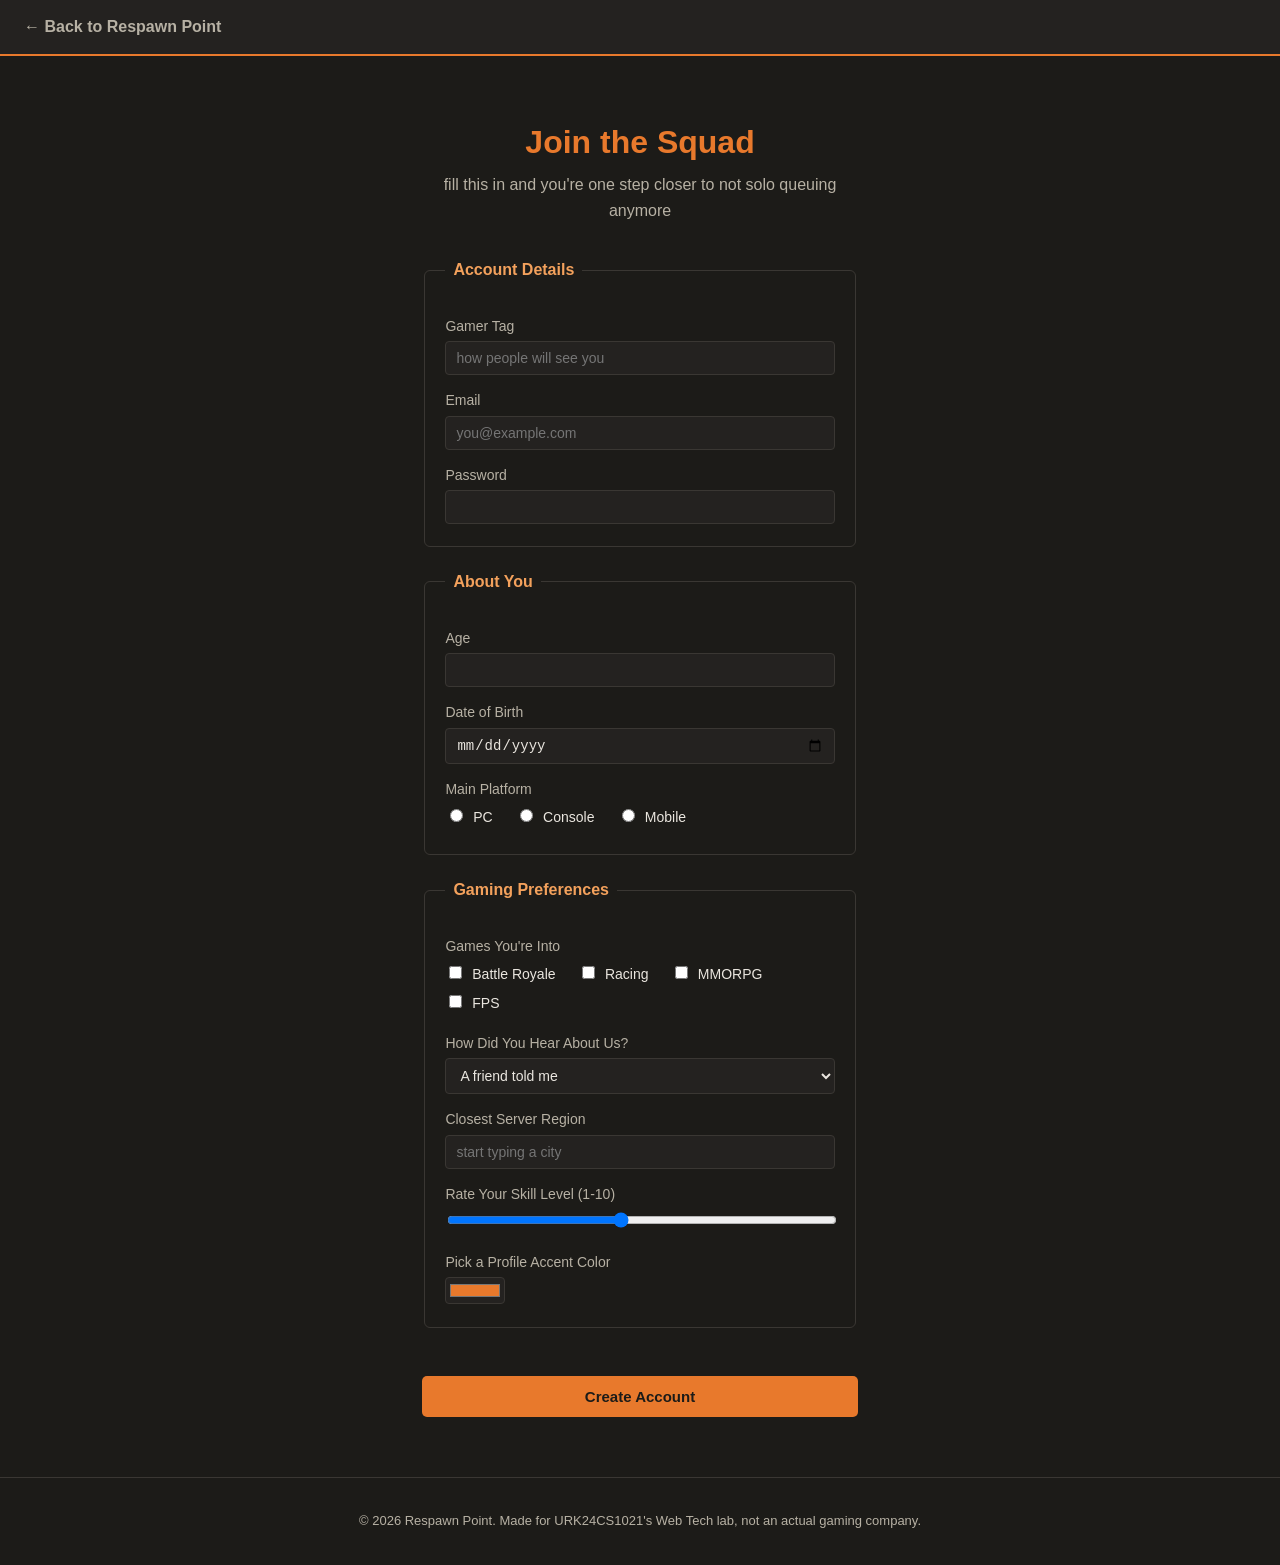
==== Subjects/WebTech/output/Ex2/index.html @ 933277b0 "WebTech Ex-1: strip CSS back to inline colors only Teacher said not to use anything beyond what was " ====
<!DOCTYPE html>
<html lang="en">
<head>
  <meta charset="UTF-8">
  <meta name="viewport" content="width=device-width, initial-scale=1.0">
  <title>Join Respawn Point - Registration</title>
  <style>
    /* same palette as the Ex1 homepage so this reads as one site, not a
       random new page */
    :root {
      --bg: #1c1b18;
      --panel: #242220;
      --orange: #e8792c;
      --orange-soft: #f3a15c;
      --green: #7fae5a;
      --text: #eae6df;
      --text-dim: #b7b1a4;
    }

    * { box-sizing: border-box; }

    body {
      background-color: var(--bg);
      color: var(--text);
      font-family: 'Segoe UI', Verdana, sans-serif;
      margin: 0;
      line-height: 1.6;
    }

    header {
      background-color: var(--panel);
      border-bottom: 2px solid var(--orange);
      padding: 14px 24px;
    }

    header a {
      color: var(--text-dim);
      text-decoration: none;
      font-weight: 600;
    }

    header a:hover {
      color: var(--orange-soft);
    }

    .wrap {
      max-width: 640px;
      margin: 0 auto;
      padding: 40px 8% 60px;
    }

    h1 {
      color: var(--orange);
      text-align: center;
      margin-bottom: 4px;
    }

    .subtitle {
      text-align: center;
      color: var(--text-dim);
      margin-top: 0;
      margin-bottom: 34px;
    }

    fieldset {
      border: 1px solid #3a3733;
      border-radius: 6px;
      margin-bottom: 22px;
      padding: 18px 20px 22px;
    }

    legend {
      color: var(--orange-soft);
      font-weight: bold;
      padding: 0 8px;
    }

    label {
      display: block;
      margin-top: 14px;
      margin-bottom: 4px;
      font-size: 14px;
      color: var(--text-dim);
    }

    input, select {
      background-color: var(--panel);
      border: 1px solid #3a3733;
      border-radius: 4px;
      color: var(--text);
      padding: 8px 10px;
      font-size: 14px;
      width: 100%;
    }

    input:focus, select:focus {
      outline: none;
      border-color: var(--orange);
    }

    .inline-group label {
      display: inline-block;
      margin-right: 18px;
      margin-top: 0;
      color: var(--text);
      font-size: 14px;
    }

    .inline-group input {
      width: auto;
      margin-right: 6px;
    }

    input[type="range"] {
      padding: 0;
    }

    input[type="color"] {
      width: 60px;
      padding: 2px;
      cursor: pointer;
    }

    button {
      background-color: var(--orange);
      color: #1c1b18;
      border: none;
      border-radius: 5px;
      padding: 12px 20px;
      font-size: 15px;
      font-weight: bold;
      margin-top: 26px;
      width: 100%;
      cursor: pointer;
    }

    button:hover {
      background-color: var(--orange-soft);
    }

    footer {
      text-align: center;
      padding: 20px;
      color: var(--text-dim);
      font-size: 13px;
      border-top: 1px solid #3a3733;
    }
  </style>
</head>
<body>

  <!-- simple header linking back to the Ex1 homepage -->
  <header>
    <a href="../Ex1/index.html">&larr; Back to Respawn Point</a>
  </header>

  <div class="wrap">
    <h1>Join the Squad</h1>
    <p class="subtitle">fill this in and you're one step closer to not solo queuing anymore</p>

    <form action="#" method="post">

      <!-- basic account details: text, email, password -->
      <fieldset>
        <legend>Account Details</legend>

        <label for="gamertag">Gamer Tag</label>
        <input type="text" id="gamertag" name="gamertag" placeholder="how people will see you" required>

        <label for="email">Email</label>
        <input type="email" id="email" name="email" placeholder="you@example.com" required>

        <label for="password">Password</label>
        <input type="password" id="password" name="password" required>
      </fieldset>

      <!-- personal info: number, date -->
      <fieldset>
        <legend>About You</legend>

        <label for="age">Age</label>
        <input type="number" id="age" name="age" min="13" max="99">

        <label for="dob">Date of Birth</label>
        <input type="date" id="dob" name="dob">

        <!-- radio buttons -->
        <label>Main Platform</label>
        <div class="inline-group">
          <label><input type="radio" name="platform" value="pc"> PC</label>
          <label><input type="radio" name="platform" value="console"> Console</label>
          <label><input type="radio" name="platform" value="mobile"> Mobile</label>
        </div>
      </fieldset>

      <!-- game preferences: checkboxes, select, datalist, range, color -->
      <fieldset>
        <legend>Gaming Preferences</legend>

        <!-- checkboxes -->
        <label>Games You're Into</label>
        <div class="inline-group">
          <label><input type="checkbox" name="games" value="battle-royale"> Battle Royale</label>
          <label><input type="checkbox" name="games" value="racing"> Racing</label>
          <label><input type="checkbox" name="games" value="mmorpg"> MMORPG</label>
          <label><input type="checkbox" name="games" value="fps"> FPS</label>
        </div>

        <!-- dropdown -->
        <label for="heard">How Did You Hear About Us?</label>
        <select id="heard" name="heard">
          <option value="friend">A friend told me</option>
          <option value="youtube">YouTube</option>
          <option value="reddit">Reddit</option>
          <option value="discord">Another Discord server</option>
          <option value="other">Other</option>
        </select>

        <!-- datalist -->
        <label for="region">Closest Server Region</label>
        <input list="regions" name="region" id="region" placeholder="start typing a city">
        <datalist id="regions">
          <option value="Mumbai">
          <option value="Chennai">
          <option value="Bangalore">
          <option value="Singapore">
          <option value="London">
        </datalist>

        <!-- range -->
        <label for="rating">Rate Your Skill Level (1-10)</label>
        <input type="range" id="rating" name="rating" min="1" max="10" value="5">

        <!-- color -->
        <label for="accent">Pick a Profile Accent Color</label>
        <input type="color" id="accent" name="accent" value="#e8792c">
      </fieldset>

      <button type="submit">Create Account</button>
    </form>
  </div>

  <footer>
    <p>&copy; 2026 Respawn Point. Made for URK24CS1021's Web Tech lab, not an actual gaming company.</p>
  </footer>

</body>
</html>
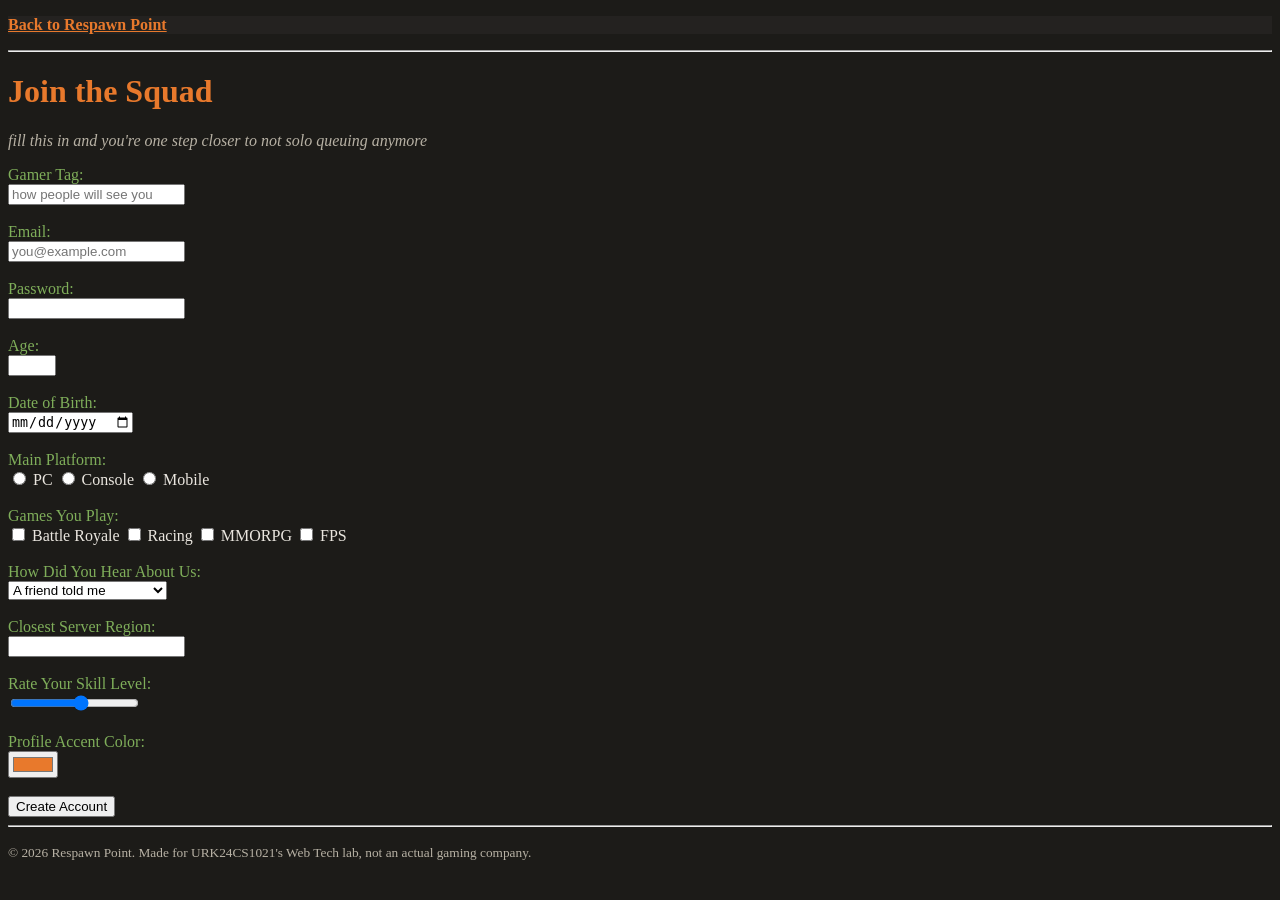
==== commit 152e040c: "WebTech Ex-2: strip CSS, mirror the sample form's markup Same scope rule as Ex1. The registration fo" ====
--- a/Subjects/WebTech/output/Ex2/index.html
+++ b/Subjects/WebTech/output/Ex2/index.html
@@ -2,247 +2,96 @@
 <html lang="en">
 <head>
   <meta charset="UTF-8">
-  <meta name="viewport" content="width=device-width, initial-scale=1.0">
   <title>Join Respawn Point - Registration</title>
-  <style>
-    /* same palette as the Ex1 homepage so this reads as one site, not a
-       random new page */
-    :root {
-      --bg: #1c1b18;
-      --panel: #242220;
-      --orange: #e8792c;
-      --orange-soft: #f3a15c;
-      --green: #7fae5a;
-      --text: #eae6df;
-      --text-dim: #b7b1a4;
-    }
+</head>
 
-    * { box-sizing: border-box; }
+<body style="background-color: #1c1b18; color: #eae6df">
 
-    body {
-      background-color: var(--bg);
-      color: var(--text);
-      font-family: 'Segoe UI', Verdana, sans-serif;
-      margin: 0;
-      line-height: 1.6;
-    }
-
-    header {
-      background-color: var(--panel);
-      border-bottom: 2px solid var(--orange);
-      padding: 14px 24px;
-    }
-
-    header a {
-      color: var(--text-dim);
-      text-decoration: none;
-      font-weight: 600;
-    }
-
-    header a:hover {
-      color: var(--orange-soft);
-    }
-
-    .wrap {
-      max-width: 640px;
-      margin: 0 auto;
-      padding: 40px 8% 60px;
-    }
-
-    h1 {
-      color: var(--orange);
-      text-align: center;
-      margin-bottom: 4px;
-    }
-
-    .subtitle {
-      text-align: center;
-      color: var(--text-dim);
-      margin-top: 0;
-      margin-bottom: 34px;
-    }
-
-    fieldset {
-      border: 1px solid #3a3733;
-      border-radius: 6px;
-      margin-bottom: 22px;
-      padding: 18px 20px 22px;
-    }
-
-    legend {
-      color: var(--orange-soft);
-      font-weight: bold;
-      padding: 0 8px;
-    }
-
-    label {
-      display: block;
-      margin-top: 14px;
-      margin-bottom: 4px;
-      font-size: 14px;
-      color: var(--text-dim);
-    }
-
-    input, select {
-      background-color: var(--panel);
-      border: 1px solid #3a3733;
-      border-radius: 4px;
-      color: var(--text);
-      padding: 8px 10px;
-      font-size: 14px;
-      width: 100%;
-    }
-
-    input:focus, select:focus {
-      outline: none;
-      border-color: var(--orange);
-    }
-
-    .inline-group label {
-      display: inline-block;
-      margin-right: 18px;
-      margin-top: 0;
-      color: var(--text);
-      font-size: 14px;
-    }
-
-    .inline-group input {
-      width: auto;
-      margin-right: 6px;
-    }
-
-    input[type="range"] {
-      padding: 0;
-    }
-
-    input[type="color"] {
-      width: 60px;
-      padding: 2px;
-      cursor: pointer;
-    }
-
-    button {
-      background-color: var(--orange);
-      color: #1c1b18;
-      border: none;
-      border-radius: 5px;
-      padding: 12px 20px;
-      font-size: 15px;
-      font-weight: bold;
-      margin-top: 26px;
-      width: 100%;
-      cursor: pointer;
-    }
-
-    button:hover {
-      background-color: var(--orange-soft);
-    }
-
-    footer {
-      text-align: center;
-      padding: 20px;
-      color: var(--text-dim);
-      font-size: 13px;
-      border-top: 1px solid #3a3733;
-    }
-  </style>
-</head>
-<body>
-
-  <!-- simple header linking back to the Ex1 homepage -->
-  <header>
-    <a href="../Ex1/index.html">&larr; Back to Respawn Point</a>
-  </header>
-
-  <div class="wrap">
-    <h1>Join the Squad</h1>
-    <p class="subtitle">fill this in and you're one step closer to not solo queuing anymore</p>
-
-    <form action="#" method="post">
-
-      <!-- basic account details: text, email, password -->
-      <fieldset>
-        <legend>Account Details</legend>
-
-        <label for="gamertag">Gamer Tag</label>
-        <input type="text" id="gamertag" name="gamertag" placeholder="how people will see you" required>
-
-        <label for="email">Email</label>
-        <input type="email" id="email" name="email" placeholder="you@example.com" required>
-
-        <label for="password">Password</label>
-        <input type="password" id="password" name="password" required>
-      </fieldset>
-
-      <!-- personal info: number, date -->
-      <fieldset>
-        <legend>About You</legend>
-
-        <label for="age">Age</label>
-        <input type="number" id="age" name="age" min="13" max="99">
-
-        <label for="dob">Date of Birth</label>
-        <input type="date" id="dob" name="dob">
-
-        <!-- radio buttons -->
-        <label>Main Platform</label>
-        <div class="inline-group">
-          <label><input type="radio" name="platform" value="pc"> PC</label>
-          <label><input type="radio" name="platform" value="console"> Console</label>
-          <label><input type="radio" name="platform" value="mobile"> Mobile</label>
-        </div>
-      </fieldset>
-
-      <!-- game preferences: checkboxes, select, datalist, range, color -->
-      <fieldset>
-        <legend>Gaming Preferences</legend>
-
-        <!-- checkboxes -->
-        <label>Games You're Into</label>
-        <div class="inline-group">
-          <label><input type="checkbox" name="games" value="battle-royale"> Battle Royale</label>
-          <label><input type="checkbox" name="games" value="racing"> Racing</label>
-          <label><input type="checkbox" name="games" value="mmorpg"> MMORPG</label>
-          <label><input type="checkbox" name="games" value="fps"> FPS</label>
-        </div>
-
-        <!-- dropdown -->
-        <label for="heard">How Did You Hear About Us?</label>
-        <select id="heard" name="heard">
-          <option value="friend">A friend told me</option>
-          <option value="youtube">YouTube</option>
-          <option value="reddit">Reddit</option>
-          <option value="discord">Another Discord server</option>
-          <option value="other">Other</option>
-        </select>
-
-        <!-- datalist -->
-        <label for="region">Closest Server Region</label>
-        <input list="regions" name="region" id="region" placeholder="start typing a city">
-        <datalist id="regions">
-          <option value="Mumbai">
-          <option value="Chennai">
-          <option value="Bangalore">
-          <option value="Singapore">
-          <option value="London">
-        </datalist>
-
-        <!-- range -->
-        <label for="rating">Rate Your Skill Level (1-10)</label>
-        <input type="range" id="rating" name="rating" min="1" max="10" value="5">
-
-        <!-- color -->
-        <label for="accent">Pick a Profile Accent Color</label>
-        <input type="color" id="accent" name="accent" value="#e8792c">
-      </fieldset>
-
-      <button type="submit">Create Account</button>
-    </form>
+  <!-- link back to the Ex1 homepage so the two pages are one site -->
+  <div style="background-color: #242220">
+    <p><b><a href="../Ex1/index.html" style="color: #e8792c">Back to Respawn Point</a></b></p>
   </div>
 
-  <footer>
-    <p>&copy; 2026 Respawn Point. Made for URK24CS1021's Web Tech lab, not an actual gaming company.</p>
-  </footer>
+  <hr style="color: #e8792c">
+
+  <h1 style="color: #e8792c">Join the Squad</h1>
+  <p style="color: #b7b1a4">
+    <i>fill this in and you're one step closer to not solo queuing anymore</i>
+  </p>
+
+  <form action="#" method="post">
+
+    <!-- Text Input -->
+    <label for="gamertag" style="color: #7fae5a">Gamer Tag:</label><br>
+    <input type="text" id="gamertag" name="gamertag" placeholder="how people will see you" required><br><br>
+
+    <!-- Email Input -->
+    <label for="email" style="color: #7fae5a">Email:</label><br>
+    <input type="email" id="email" name="email" placeholder="you@example.com" required><br><br>
+
+    <!-- Password -->
+    <label for="password" style="color: #7fae5a">Password:</label><br>
+    <input type="password" id="password" name="password" required><br><br>
+
+    <!-- Number -->
+    <label for="age" style="color: #7fae5a">Age:</label><br>
+    <input type="number" id="age" name="age" min="13" max="99"><br><br>
+
+    <!-- Date -->
+    <label for="dob" style="color: #7fae5a">Date of Birth:</label><br>
+    <input type="date" id="dob" name="dob"><br><br>
+
+    <!-- Radio Buttons -->
+    <label style="color: #7fae5a">Main Platform:</label><br>
+    <input type="radio" name="platform" value="pc"> PC
+    <input type="radio" name="platform" value="console"> Console
+    <input type="radio" name="platform" value="mobile"> Mobile<br><br>
+
+    <!-- Checkbox -->
+    <label style="color: #7fae5a">Games You Play:</label><br>
+    <input type="checkbox" name="games" value="battle-royale"> Battle Royale
+    <input type="checkbox" name="games" value="racing"> Racing
+    <input type="checkbox" name="games" value="mmorpg"> MMORPG
+    <input type="checkbox" name="games" value="fps"> FPS<br><br>
+
+    <!-- Dropdown -->
+    <label for="heard" style="color: #7fae5a">How Did You Hear About Us:</label><br>
+    <select id="heard" name="heard">
+      <option value="friend">A friend told me</option>
+      <option value="youtube">YouTube</option>
+      <option value="reddit">Reddit</option>
+      <option value="discord">Another Discord server</option>
+    </select><br><br>
+
+    <!-- Datalist -->
+    <label for="region" style="color: #7fae5a">Closest Server Region:</label><br>
+    <input list="regions" name="region" id="region">
+    <datalist id="regions">
+      <option value="Mumbai">
+      <option value="Chennai">
+      <option value="Bangalore">
+      <option value="Singapore">
+    </datalist><br><br>
+
+    <!-- Range -->
+    <label for="rating" style="color: #7fae5a">Rate Your Skill Level:</label><br>
+    <input type="range" id="rating" name="rating" min="1" max="10"><br><br>
+
+    <!-- Color -->
+    <label for="accent" style="color: #7fae5a">Profile Accent Color:</label><br>
+    <input type="color" id="accent" name="accent" value="#e8792c"><br><br>
+
+    <!-- Submit -->
+    <button type="submit">Create Account</button>
+
+  </form>
+
+  <hr style="color: #e8792c">
+
+  <!-- footer -->
+  <div style="color: #b7b1a4">
+    <p><small>&copy; 2026 Respawn Point. Made for URK24CS1021's Web Tech lab, not an actual gaming company.</small></p>
+  </div>
 
 </body>
 </html>
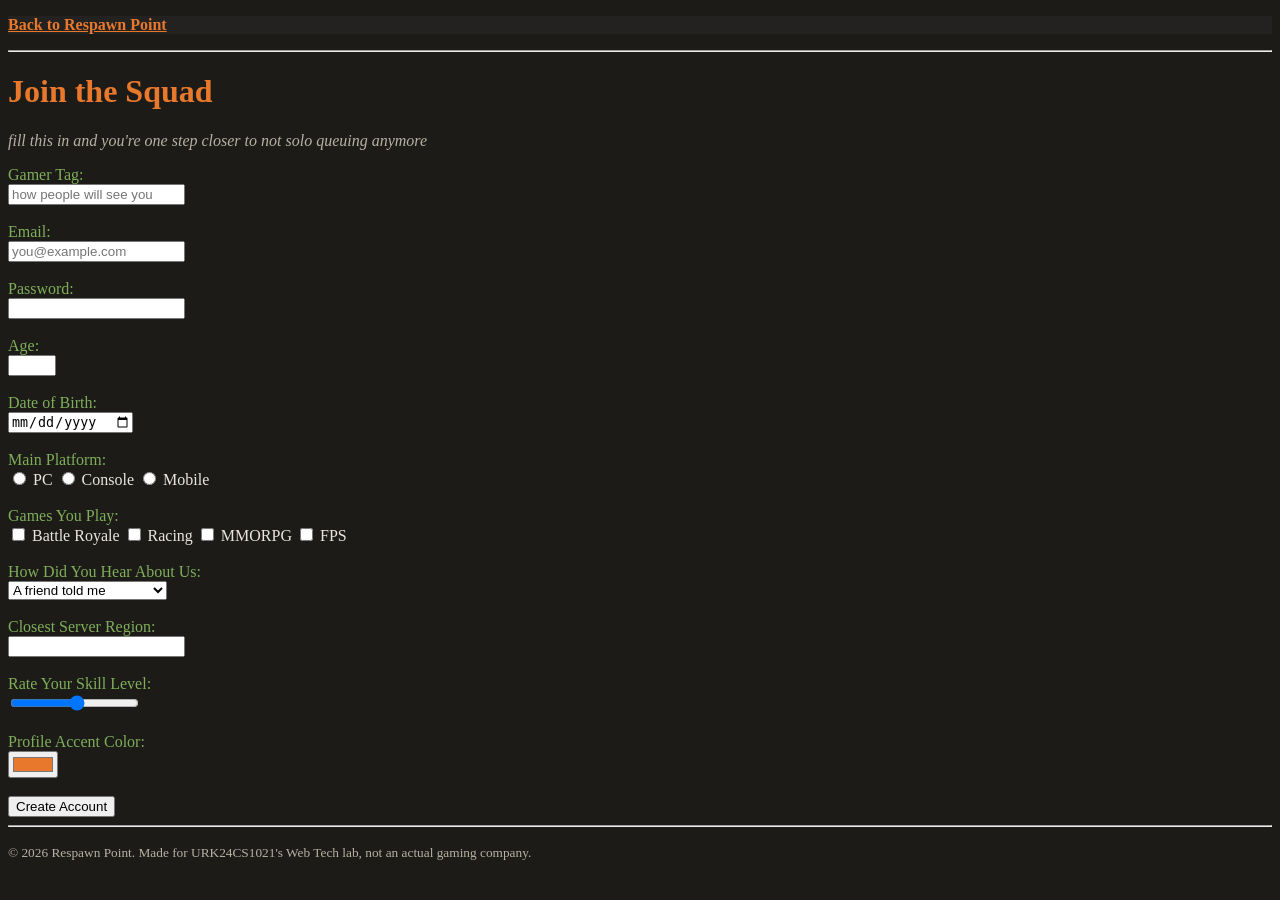
==== commit b06d528a: "Subjects: land DBMS Ex1B/Ex2, DSE Ex2, WebTech Assignment-1 + pipeline notes Adds the top-level Subj" ====
--- a/Subjects/WebTech/output/Ex2/index.html
+++ b/Subjects/WebTech/output/Ex2/index.html
@@ -75,7 +75,7 @@
 
     <!-- Range -->
     <label for="rating" style="color: #7fae5a">Rate Your Skill Level:</label><br>
-    <input type="range" id="rating" name="rating" min="1" max="10"><br><br>
+    <input type="range" id="rating" name="rating" min="1" max="20"><br><br>
 
     <!-- Color -->
     <label for="accent" style="color: #7fae5a">Profile Accent Color:</label><br>
